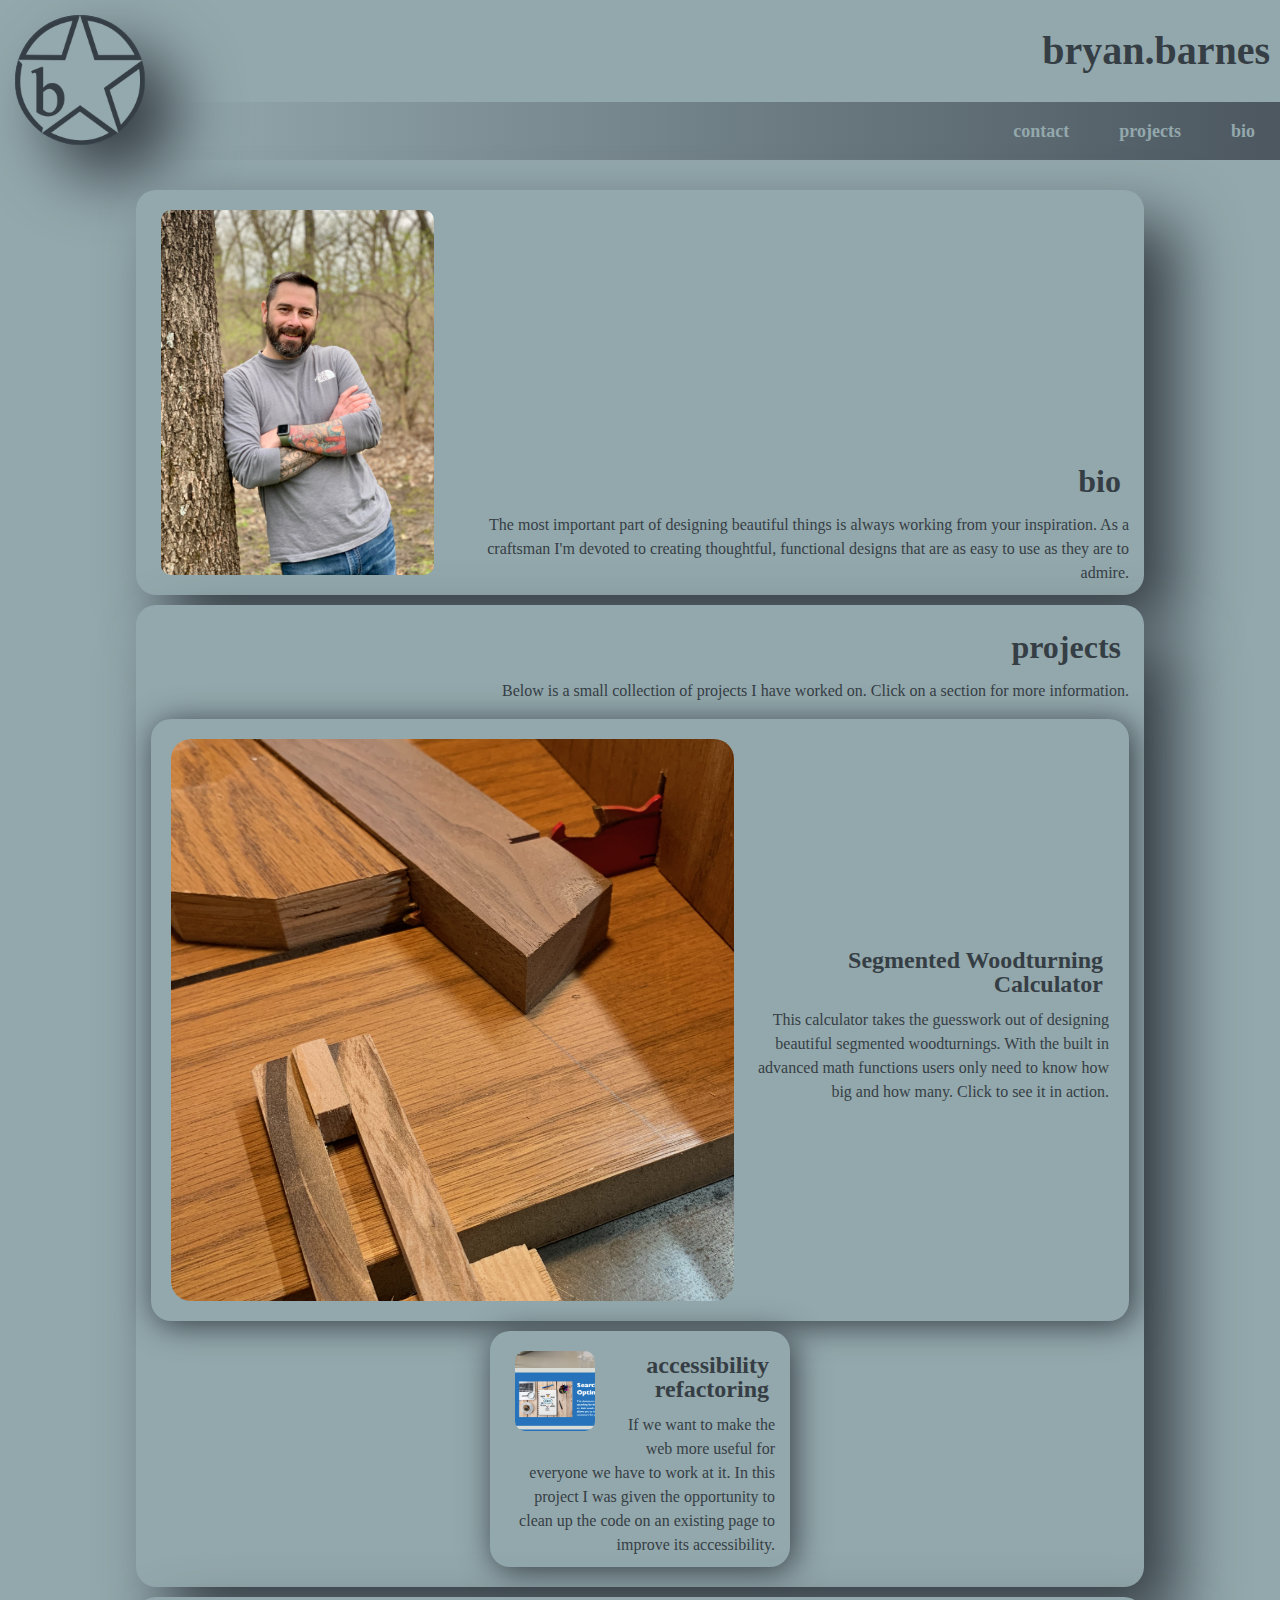
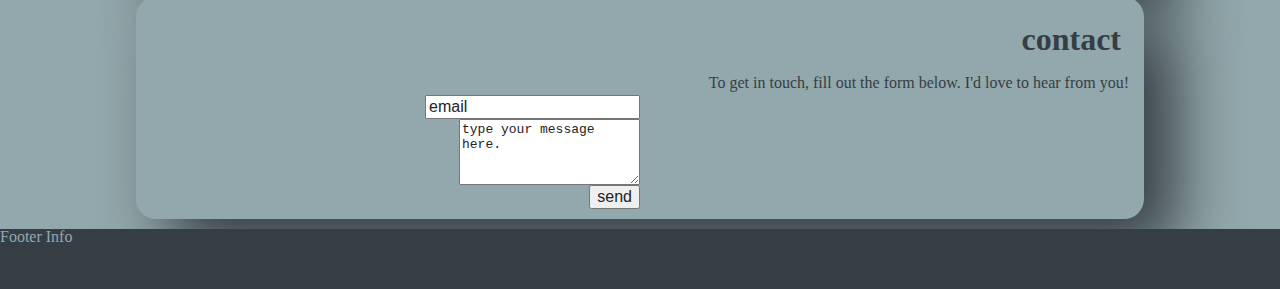
==== dev-index.html @ 8f170989 "Style updates and adding images and links." ====
<!DOCTYPE html>
<html lang="en">
<head>
    <meta charset="UTF-8">
    <meta http-equiv="X-UA-Compatible" content="IE=edge">
    <meta name="viewport" content="width=device-width, initial-scale=1.0">
    <title>Bryan Barnes</title>
    <link rel="stylesheet" href="./assets/css/reset.css">
    <link rel="stylesheet" href="./assets/css/style2.css">
    <link rel="apple-touch-icon" sizes="180x180" href="./favicon/apple-touch-icon.png">
    <link rel="icon" type="image/png" sizes="32x32" href="./favicon/favicon-32x32.png">
    <link rel="icon" type="image/png" sizes="16x16" href="./favicon/favicon-16x16.png">
    <link rel="manifest" href="./favicon/site.webmanifest">
    <link rel="mask-icon" href="./favicon/safari-pinned-tab.svg" color="#5bbad5">
    <meta name="msapplication-TileColor" content="#da532c">
    <meta name="theme-color" content="#ffffff">
</head>
<body>
    <header>
        <figure id="site-logo"><img id="logo" src="./assets/images/brokenstar_logo.png" /></figure>
        <figure id="site-name"><h1>bryan.barnes</h1></figure>
        <nav>
            <ul>
                <li><a href="#bio">bio</a></li>
                <li><a href="#projects">projects</a></li>
                <li><a href="#contact">contact</a></li>
            </ul>
        </nav>
    </header>
    <main>
        <section id="bio">
            <img id="bio-photo" src="./assets/images/bio-photo.jpeg" alt="Man standing by tree." >
            <figure><a name="bio"><h2>bio</h2></a>
            <p>The most important part of designing beautiful things is always working from your inspiration. As a craftsman I'm devoted to creating thoughtful, functional designs that are as easy to use as they are to admire.</p></figure>
        </section>
        <section id="projects">
            <article id="proj-head">
                <a name="projects"><h2>projects</h2></a>
                <p>Below is a small collection of projects I have worked on. Click on a section for more information.</p><br>
            </article>
            <a class="proj-link" href="https://bryan-barnes12.github.io/segment-stop-calculator/segment_stop_length.html" target="_blank">
                <article id="hero">
                <figure id="hero-image">
                    <image class="proj-hero" src="./assets/images/tablesaw.png" alt="segmented woodturning" />
                </figure>
                <aside id="hero-text">
                    <h4>Segmented Woodturning Calculator</h4>
                    <p>This calculator takes the guesswork out of designing beautiful segmented woodturnings. With the built in advanced math functions users only need to know how big and how many. Click to see it in action.</p>
                </aside>
            </article>
            </a>
            <article class="proj-block">
                <aside id="proj-text">
                    <figure id="proj-front"><image class="proj-image" src="./assets/images/accessibility-site.png" alt="segmented woodturning" /></figure>
                    <figure id="proj-back"><h4>accessibility refactoring</h4><p>If we want to make the web more useful for everyone we have to work at it. In this project I was given the opportunity to clean up the code on an existing page to improve its accessibility.</p></figure>
                    </a>
            </aside>
            </article>
        </section>
        <section id="contact">
            <a name="contact"><h2>contact</h2></a>
            <p>To get in touch, fill out the form below. I'd love to hear from you!</p>
            <form>
                <input id="email" name="email" type="email" value="email">
                <textarea id="message" name="message" rows="4">type your message here.</textarea>
                <button id="submit" type="submit">send</button>
            </form>
        </section>
    </main>
    <footer>
        <a>Footer Info</a>
    </footer>
</body>
</html>
---- assets/css/style2.css ----
:root {
    --dark: #66635b;
    --mid: #a59e8c;
    --light: #d7ceb2;
    --dark-accent: #363e45;
    --light-accent: #93a8ac;
}

* {
    box-sizing: border-box;
}

body {
    display: grid;
    grid-template-rows: 160px auto 60px;
    background-color: var(--light-accent);
    font-family: 'Times New Roman', Times, serif;
    height: 100%;
}

header {
    display: grid;
    grid-template-columns: 160px auto;
    grid-template-rows: 2fr 1fr;
    background-color: var(--light-accent);
    height: 100%;
    width: 100%;
}

#site-logo {
    grid-column: 1 / 2;
    grid-row: 1 / 3;
    justify-self: center;
    align-self: center;
    border-radius: 165px;
    background-color: var(--dark-accent);
    box-shadow: 2em 2em 4em var(--dark-accent);
}

#site-name {
    grid-column: 2 / 3;
    grid-row: 1 / 2;
    justify-self: end;
    align-self: center;
    border-top-left-radius: 2em;
    }

nav {
    grid-column: 2 / 3;
    grid-row: 2 / 3;
    width: 100%;
    height: 100%;
    background-image: linear-gradient(to right, rgba(76, 87, 96, 0), rgba(76, 87, 96, 1));
    text-align: end;
}

nav ul {
    list-style-type: none;
    margin: 0;
    padding: 0;
}

nav li {
    float: right;
    padding: 10px;
}

nav li a {
    display: block;
    text-decoration: none;
    font-size: large;
    font-weight: bold;
    color: var(--light-accent);
    text-align: center;
    padding: 10px 15px;
}

nav li a:hover:not(.active) {
    background-color: var(--light-accent);
    color: var(--dark-accent);
}

#logo {
height: 130px;
width: 130px;
}

/* Styling for the main content area of the site. */
main {
    display: grid;
    grid-row: 2 / 3;
    grid-template-columns: 10% auto 10%;
    grid-template-rows: auto auto auto;
    margin-top: 10px;
    padding: 10px;
}

main section {
    grid-column: 2 / 3;
    background-color: var(--light-accent);
    margin-top: 10px;
    padding: 10px 15px;
    border-radius: 20px;
    box-shadow: 2em 2em 4em var(--dark-accent);
    text-align: right;
    align-items: flex-end;
}

.proj-link {
    color: inherit;
    text-decoration: none;
}

#bio {
    grid-row: 1 / 2;
    display: flex;
    flex-direction: row;
}

#bio-photo {
    width: 30%;
    border-radius: 20px;
    float: left;
    padding: 10px;
}

#projects {
    grid-row: 2 / 3;
    display: flex;
    flex-wrap: wrap;
    justify-content: center;
    flex-direction: row;
}

#contact {
    grid-row: 3 / 4;
}

#proj-head {
    width: 100%;
}

#hero {
    display: grid;
    grid-template-columns: 3fr 2fr;
    align-items: center;
    padding: 20px;
    border-radius: 20px;
    box-shadow: .25em .25em 2em var(--dark-accent);
}

#hero:hover {
    box-shadow: 1em 1em 4em var(--dark-accent);
    border: none;
}

.proj-hero {
    width: 100%;
    border-radius: 20px;
}

.proj-block {
    display: flex;
    flex-direction: row;
    grid-column: 2 / 3;
    grid-row-end: 2 / 3;
    width: 300px;
    background-color: var(--light-accent);
    padding: 10px 15px;
    margin: 10px;
    text-align: right;
    border-radius: 20px;
    box-shadow: .25em .25em 2em var(--dark-accent);
}

.proj-block:hover {
    box-shadow: 1em 1em 4em var(--dark-accent);
    border: none;
}

.proj-image {
    height: 100px;
    width: 100px;
    border-radius: 20px;
    float: left;
    padding: 10px;
}

form {
    display: flex;
    flex-direction: column;
    align-items: flex-end;
    width: 50%;
}

footer {
    grid-row: 3 / 4;
    background-color: var(--dark-accent);
    color: var(--light-accent);
    width: 100%;
}

/* Element Attributes */

h1, h2, h3, h4, h5, h6 {
    font-weight: bold;
    color: var(--dark-accent);
    margin: .5em .25em;
}

h1 {
    font-size: 2.5em;
    font-weight: bold;
}

h2 {
    font-size: 2em;
}

h3 {
    font-size: 1.75em;
}

h4 {
    font-size: 1.5em;
}

h5 {
    font-size: 1.25em;
}

p {
    color: var(--dark-accent);
    line-height: 1.5em;
}

/* MOBILE RESPONSIVE STYLING */
@media only screen and (max-width: 800px) {
    body {
        display: grid;
        grid-template-rows: 750px auto 60px;
        background-color: var(--dark);
        font-family: 'Times New Roman', Times, serif;
        height: 100%;
    }
    
    /*styling for mobile responsive header*/
    header {
        display: grid;
        grid-template-columns: 1fr auto 1fr;
        grid-template-rows: 2fr auto 2fr 1fr;
        background-color: var(--light-accent);
        background-image: url("../images/dovetails.jpeg");
        background-position: -140px 0px ;
        left: -100px;
        height: 100%;
        width: 100%;
    }
    
    nav {
        grid-column: 1 / 4;
        grid-row: 4 / 5;
        background-color: var(--dark-accent);
        color: var(--light-accent);
        width: 100%;
        height: 100%;
    }
    
    nav ul {
        margin: 0;
        padding: 0;
        width: 100%;
    }
    
    nav li {
        float: none;
    }
    
    nav li a {
        padding: 4px;
        text-align: center;
    }
    
    nav li a:hover:not(.active) {
        background-color: var(--light-accent);
        color: var(--dark-accent);
    }
    #site-logo {
        grid-column: 2 / 3;
        grid-row: 2 / 3;
        justify-self: center;
        align-self: center;
        border-radius: 165px;
        background-color: var(--dark-accent);
        box-shadow: 2em 2em 4em var(--dark-accent);
        animation: fadein 1.5s;
    }
    
    @keyframes movein {
        0%   {left: 200%;}
        100%  {left: 0%;}
    }        

    #site-name {
        grid-column: 1 / 4;
        grid-row: 3 / 4;
        justify-self: end;
        align-self: end;
        border-top-left-radius: 2em;
        }
    
    #logo {
        height: 320px;
        width: 320px;
    }
    /* styling for mobile responsive main section */
    main {
        display: flex;
        grid-row: 2 / 3;
        /* grid-template-columns: 10% auto 10%;
        grid-template-rows: 300px auto; */
        flex-direction: column;
        margin-top: 10px;
        padding: 10px;
    }

    #bio {
        flex-direction: column;
    }
    
        #bio-photo {
        width: 50%;
        border-radius: 20px;
        padding: 10px;
    }
    
        #hero {
        display: flex;
        flex-direction: column;
    }

    #hero-text {
        order: 1
    }
    
    #hero-image {
        order: 2
    }
    
    .proj-hero {
        height: 100%;
        width: 100%;
        border-radius: 20px;
    }
    
    .proj-block {
        display: flex;
        position: relative;
        flex-direction: column;
        grid-column: 2 / 3;
        grid-row-end: 2 / 3;
        background-color: var(--light-accent);
        padding: 10px 15px;
        margin-top: 10px;
        text-align: right;
        border: none;
        border-radius: 20px;
    }

    @keyframes fadein {
        0%   {opacity: 0;}
        100%  {opacity: 1;}
    }

    @keyframes fadeout {
        0%   {opacity: 1;}
        100%  {opacity: 0;}
    }

    .proj-image {
        height: 100%;
        width: 100%;
        border-radius: 20px;
    }
    
    figcaption {
        width: 100%;
        background-color: var(--dark-accent);
        color: var(--light-accent);
    }

    footer {
        grid-column: 1 / 4;
        grid-row: 3 / 4;
        background-color: var(--dark-accent);
        color: var(--light-accent);
        width: 100%;
    }
}
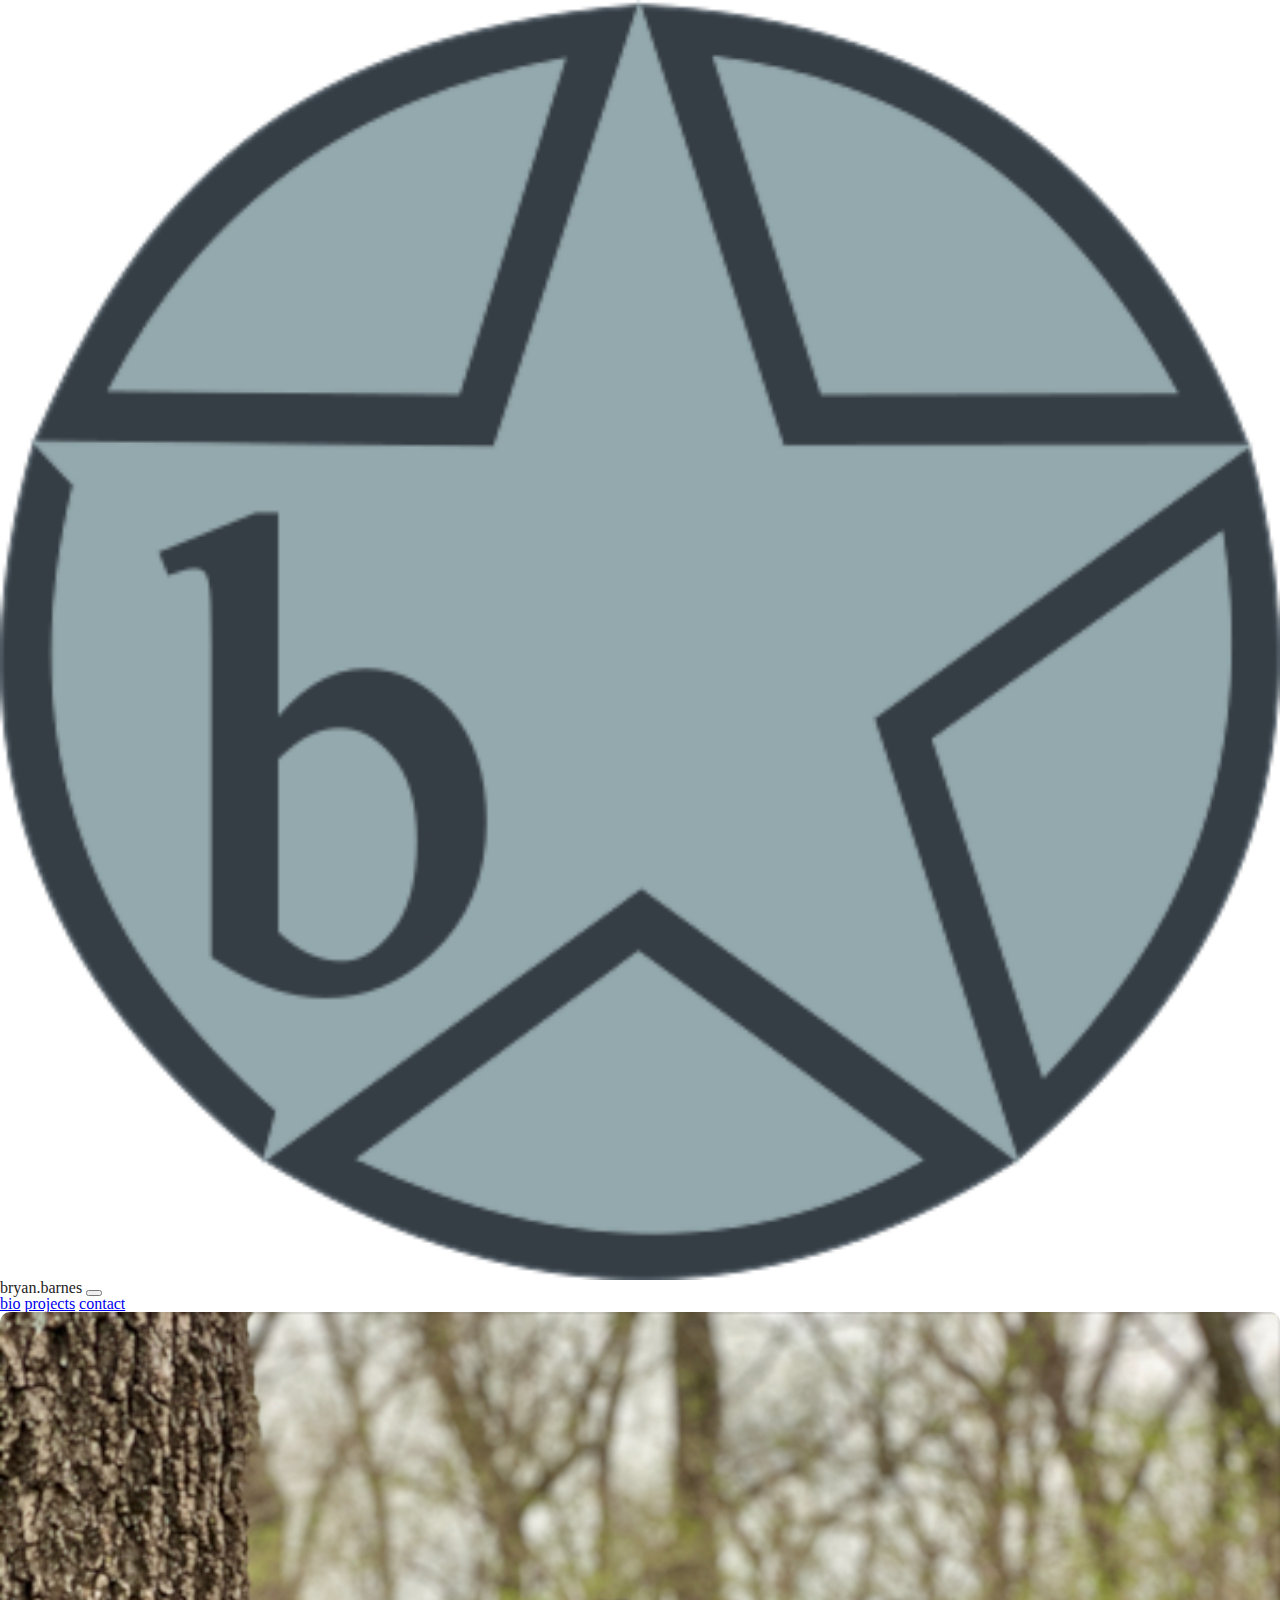
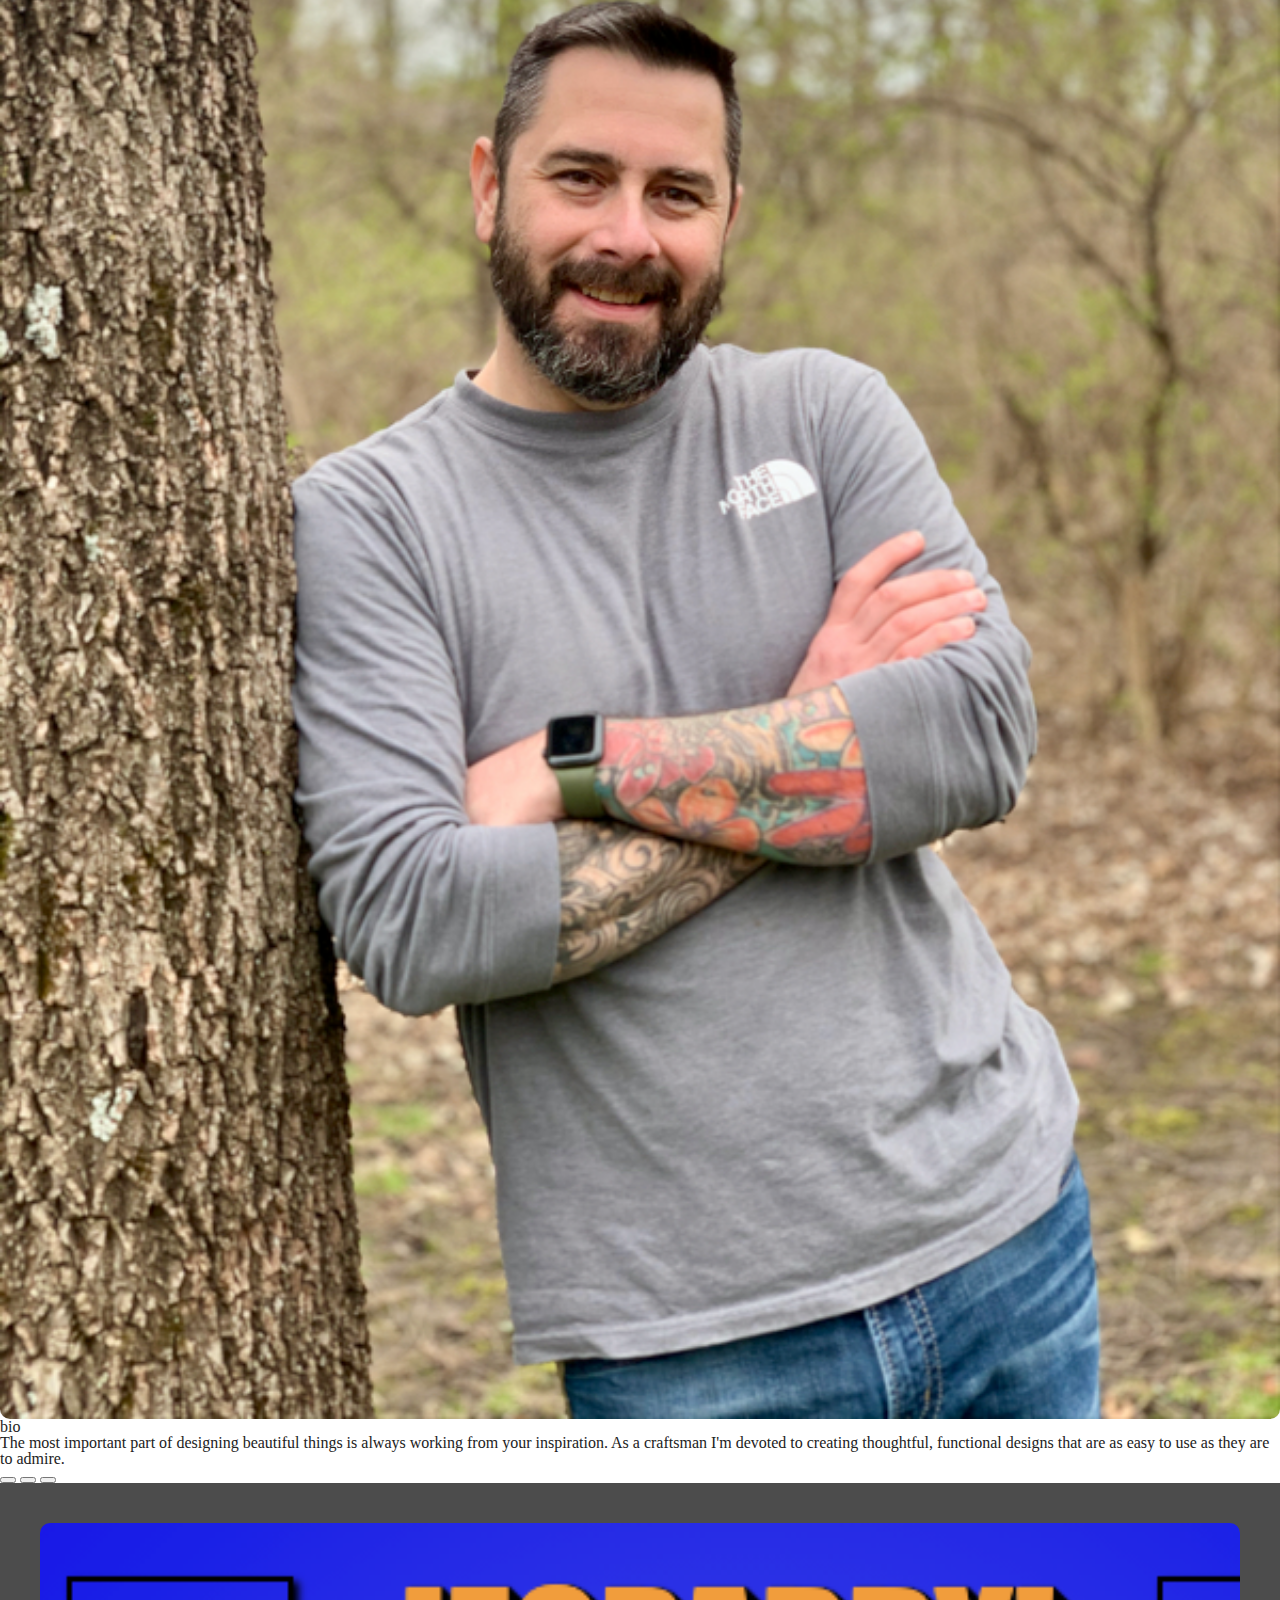
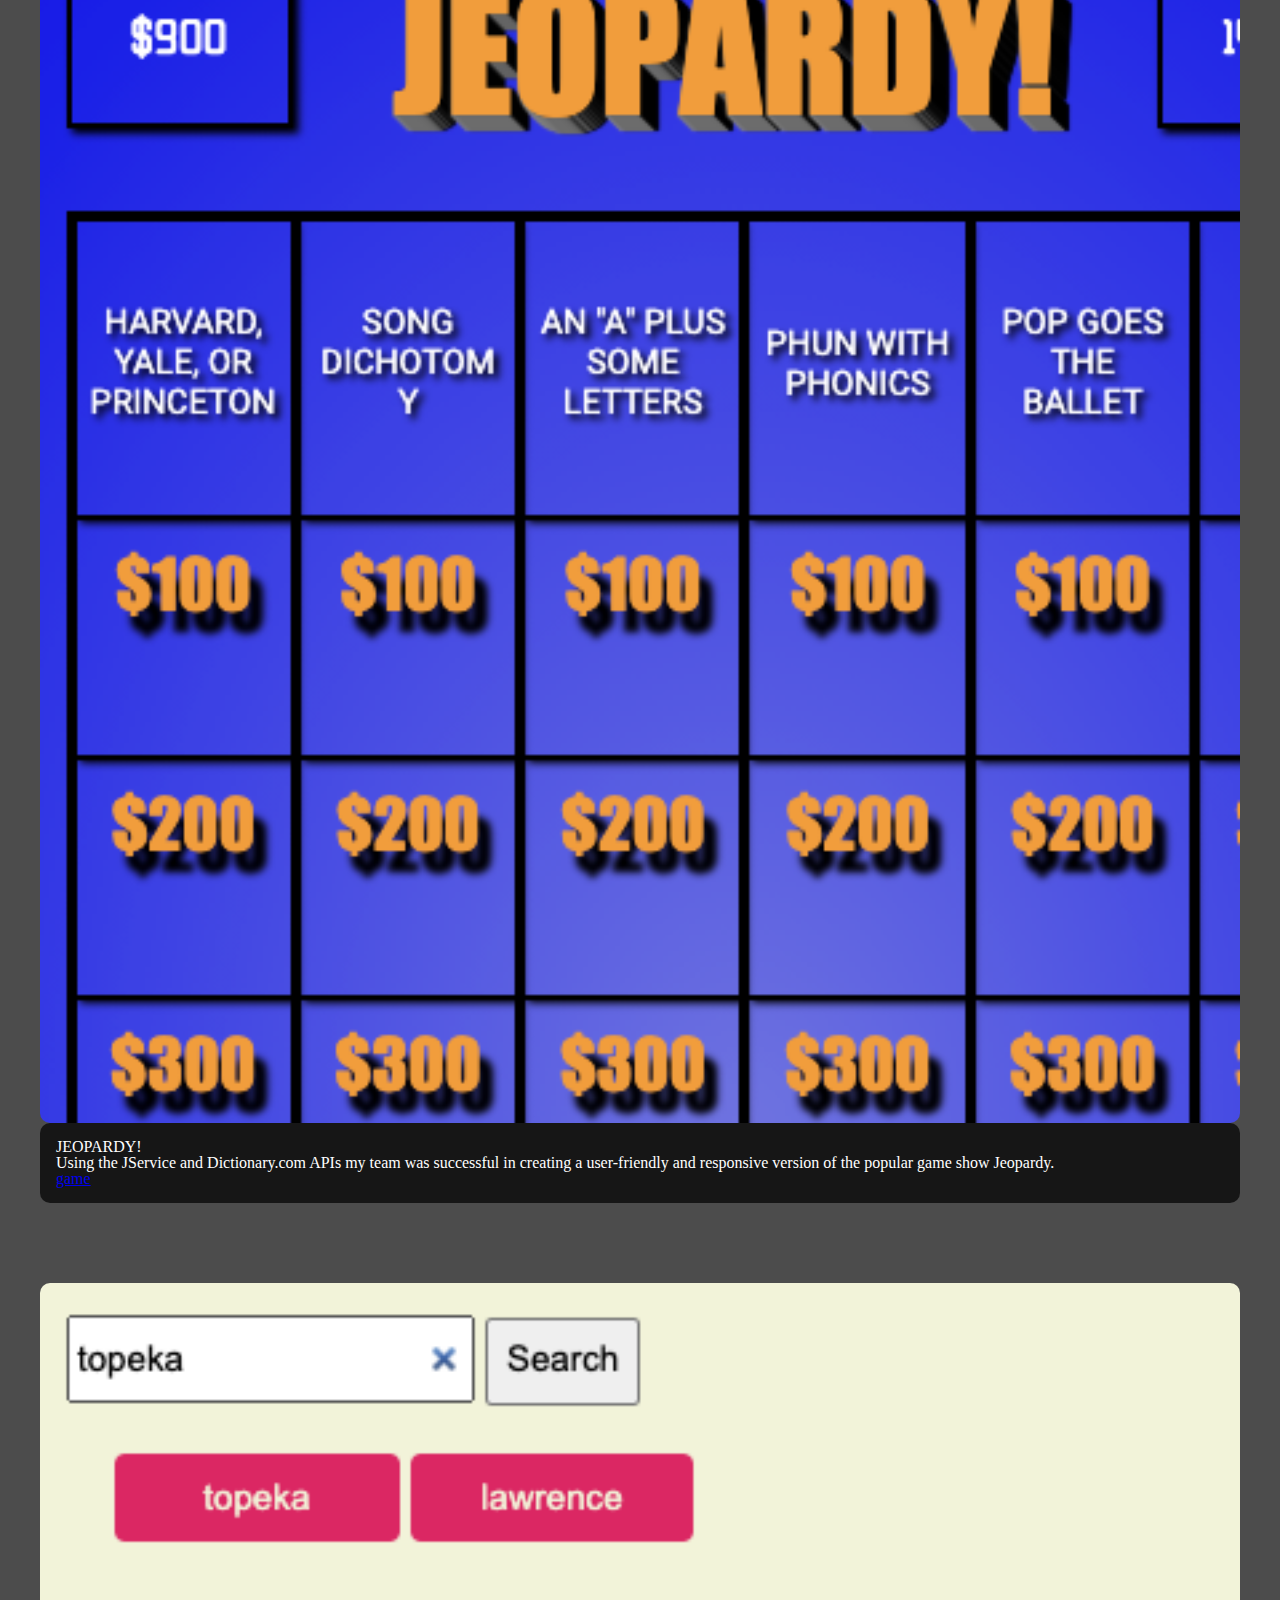
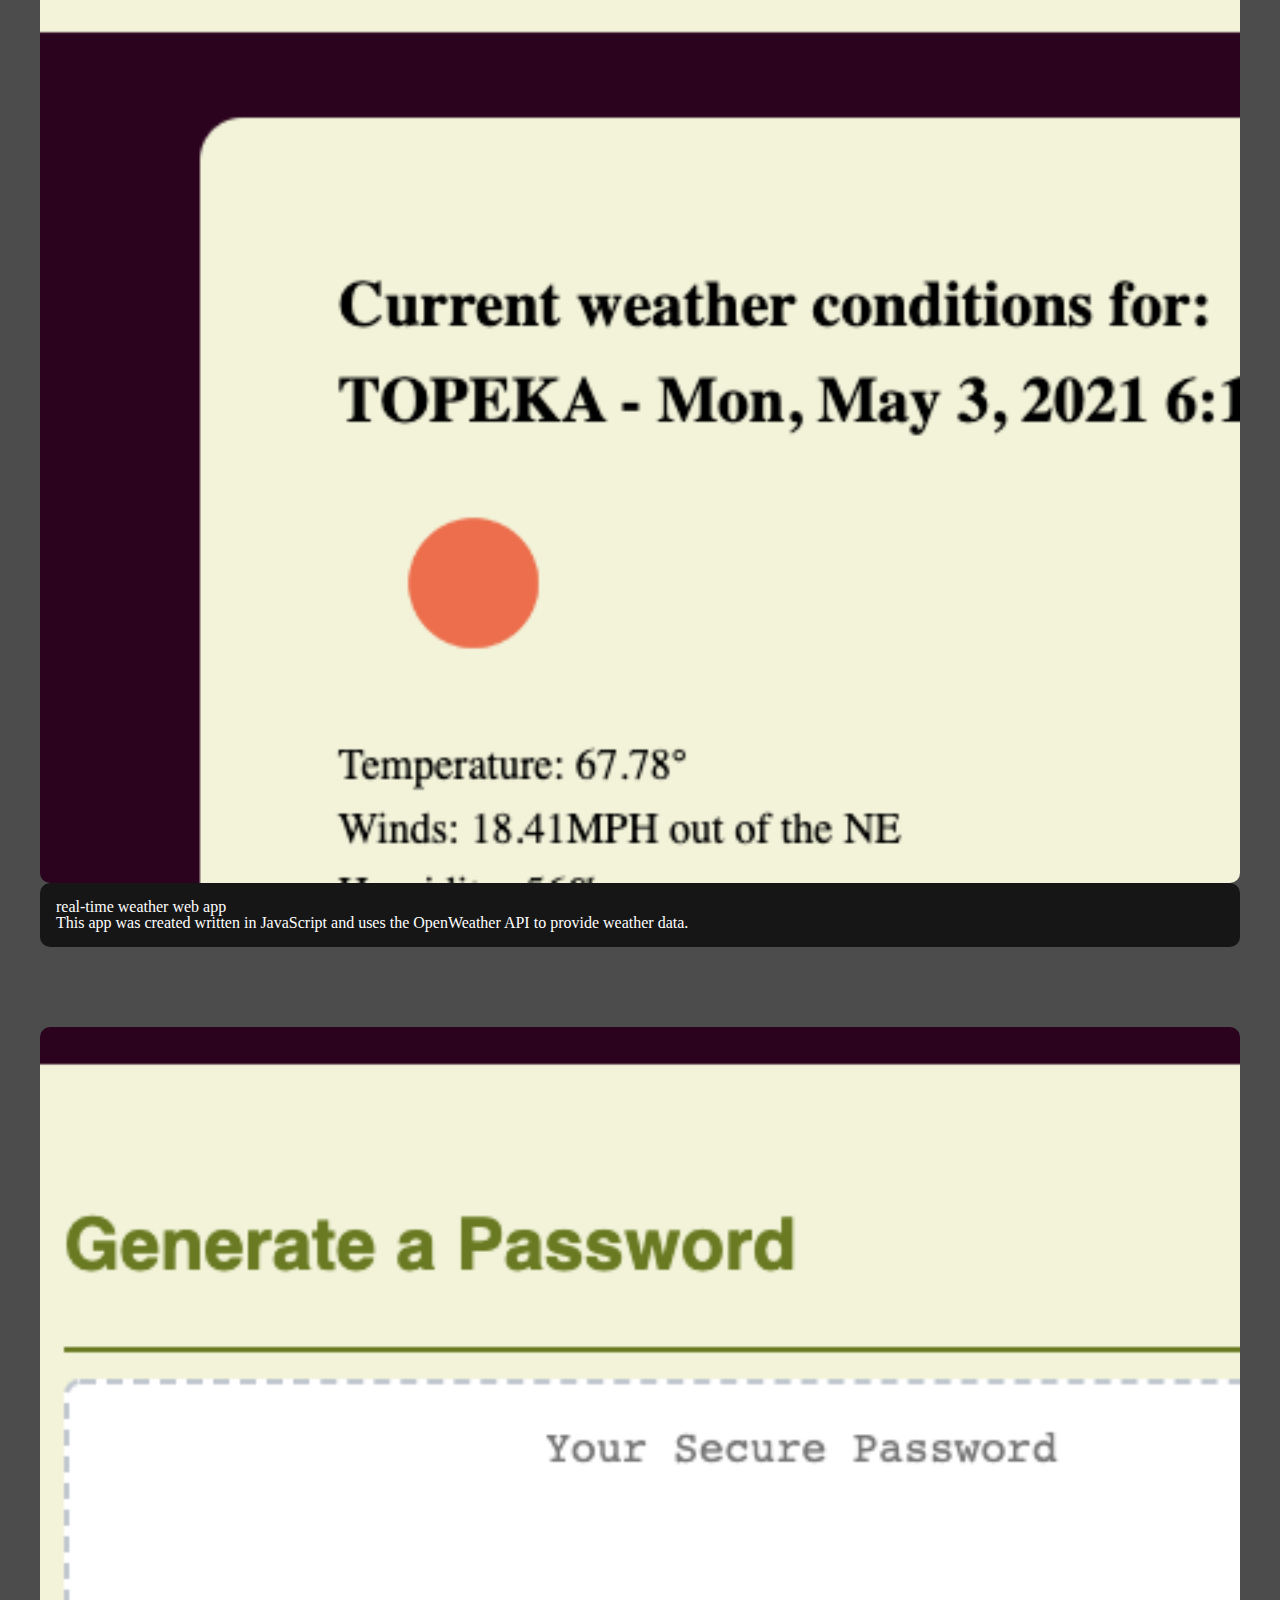
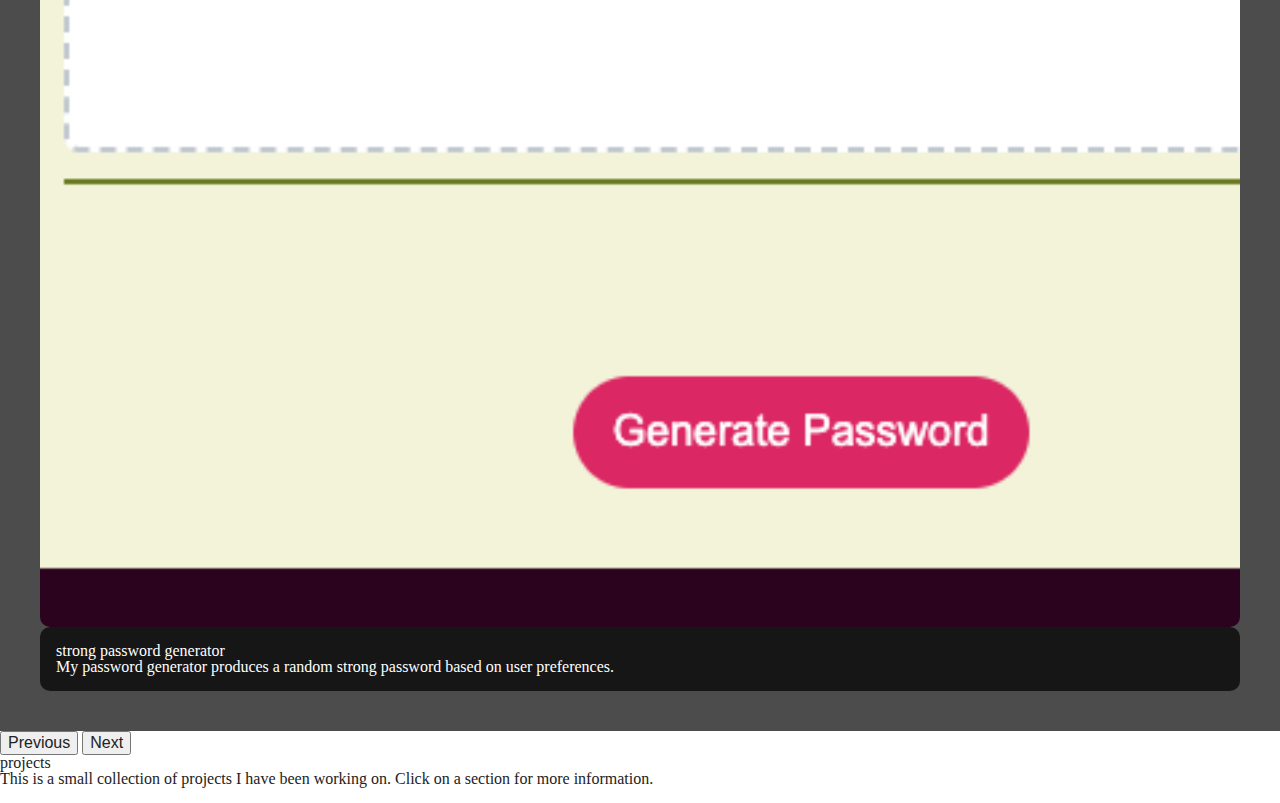
==== commit 0030cce3: "Adding new index with reset styling." ====
--- a/dev-index.html
+++ b/dev-index.html
@@ -6,70 +6,96 @@
     <meta name="viewport" content="width=device-width, initial-scale=1.0">
     <title>Bryan Barnes</title>
     <link rel="stylesheet" href="./assets/css/reset.css">
-    <link rel="stylesheet" href="./assets/css/style2.css">
-    <link rel="apple-touch-icon" sizes="180x180" href="./favicon/apple-touch-icon.png">
-    <link rel="icon" type="image/png" sizes="32x32" href="./favicon/favicon-32x32.png">
+    <link href="https://cdn.jsdelivr.net/npm/bootstrap@5.0.0-beta3/dist/css/bootstrap.min.css" rel="stylesheet" integrity="sha384-eOJMYsd53ii+scO/bJGFsiCZc+5NDVN2yr8+0RDqr0Ql0h+rP48ckxlpbzKgwra6" crossorigin="anonymous">
+    <link rel="stylesheet" href="./assets/css/style.css">
     <link rel="icon" type="image/png" sizes="16x16" href="./favicon/favicon-16x16.png">
-    <link rel="manifest" href="./favicon/site.webmanifest">
-    <link rel="mask-icon" href="./favicon/safari-pinned-tab.svg" color="#5bbad5">
-    <meta name="msapplication-TileColor" content="#da532c">
-    <meta name="theme-color" content="#ffffff">
 </head>
 <body>
-    <header>
-        <figure id="site-logo"><img id="logo" src="./assets/images/brokenstar_logo.png" /></figure>
-        <figure id="site-name"><h1>bryan.barnes</h1></figure>
-        <nav>
-            <ul>
-                <li><a href="#bio">bio</a></li>
-                <li><a href="#projects">projects</a></li>
-                <li><a href="#contact">contact</a></li>
-            </ul>
-        </nav>
+    <header class="container">
+        <section class="row">
+            <figure id="site-logo" class="column col-sm-2"><img id="logo" src="./assets/images/brokenstar_logo.png" /></figure>
+        </section>
+        <nav class="navbar navbar-expand-sm navbar-light bg-light row">
+            <div class="container-fluid">
+              <a class="navbar-brand">bryan.barnes</a>
+              <button class="navbar-toggler" type="button" data-bs-toggle="collapse" data-bs-target="#navbarNavAltMarkup" aria-controls="navbarNavAltMarkup" aria-expanded="false" aria-label="Toggle navigation">
+                <span class="navbar-toggler-icon"></span>
+              </button>
+              <div class="collapse navbar-collapse" id="navbarNavAltMarkup">
+                <div class="navbar-nav">
+                  <a class="nav-link active" aria-current="page" href="#bio">bio</a>
+                  <a class="nav-link" href="#projects">projects</a>
+                  <a class="nav-link" href="#contact">contact</a>
+                </div>
+              </div>
+            </div>
+          </nav>
     </header>
-    <main>
-        <section id="bio">
-            <img id="bio-photo" src="./assets/images/bio-photo.jpeg" alt="Man standing by tree." >
-            <figure><a name="bio"><h2>bio</h2></a>
-            <p>The most important part of designing beautiful things is always working from your inspiration. As a craftsman I'm devoted to creating thoughtful, functional designs that are as easy to use as they are to admire.</p></figure>
+    <main class="container">
+        <!-- BIO SECTION -->
+        <section id="bio" class="row">
+            <figure id="bio-image" class="column col-sm-7">
+                <img id="bio-photo" src="./assets/images/bio-photo.jpeg" alt="Man standing by tree." >
+            </figure>
+            <figure id="bio-info" class="column col-sm-5">
+                <a name="bio"><h2>bio</h2></a>
+                <p>The most important part of designing beautiful things is always working from your inspiration. As a craftsman I'm devoted to creating thoughtful, functional designs that are as easy to use as they are to admire.</p>
+            </figure>
         </section>
-        <section id="projects">
-            <article id="proj-head">
-                <a name="projects"><h2>projects</h2></a>
-                <p>Below is a small collection of projects I have worked on. Click on a section for more information.</p><br>
-            </article>
-            <a class="proj-link" href="https://bryan-barnes12.github.io/segment-stop-calculator/segment_stop_length.html" target="_blank">
-                <article id="hero">
-                <figure id="hero-image">
-                    <image class="proj-hero" src="./assets/images/tablesaw.png" alt="segmented woodturning" />
-                </figure>
-                <aside id="hero-text">
-                    <h4>Segmented Woodturning Calculator</h4>
-                    <p>This calculator takes the guesswork out of designing beautiful segmented woodturnings. With the built in advanced math functions users only need to know how big and how many. Click to see it in action.</p>
-                </aside>
-            </article>
-            </a>
-            <article class="proj-block">
-                <aside id="proj-text">
-                    <figure id="proj-front"><image class="proj-image" src="./assets/images/accessibility-site.png" alt="segmented woodturning" /></figure>
-                    <figure id="proj-back"><h4>accessibility refactoring</h4><p>If we want to make the web more useful for everyone we have to work at it. In this project I was given the opportunity to clean up the code on an existing page to improve its accessibility.</p></figure>
-                    </a>
-            </aside>
-            </article>
-        </section>
-        <section id="contact">
-            <a name="contact"><h2>contact</h2></a>
-            <p>To get in touch, fill out the form below. I'd love to hear from you!</p>
-            <form>
-                <input id="email" name="email" type="email" value="email">
-                <textarea id="message" name="message" rows="4">type your message here.</textarea>
-                <button id="submit" type="submit">send</button>
-            </form>
+        <!-- PROJECTS SECTION -->
+        <section id="projects" class="row">
+            <div id="carousel" class="carousel slide col-sm-7 col-lg-6" data-bs-ride="carousel">
+              <div class="carousel-indicators">
+                <button type="button" data-bs-target="#carouselExampleCaptions" data-bs-slide-to="0" class="active" aria-current="true" aria-label="Slide 1"></button>
+                <button type="button" data-bs-target="#carouselExampleCaptions" data-bs-slide-to="1" aria-label="Slide 2"></button>
+                <button type="button" data-bs-target="#carouselExampleCaptions" data-bs-slide-to="2" aria-label="Slide 3"></button>
+              </div>
+              <div class="carousel-inner">
+                <div class="carousel-item active">
+                  <img src="./assets/images/jeopardy_game.png" class="d-block w-100" alt="...">
+                  <div class="carousel-caption d-md-block">
+                    <h5>JEOPARDY!</h5>
+                    <p>Using the JService and Dictionary.com APIs my team was successful in creating a user-friendly and responsive version of the popular game show Jeopardy.</p>
+                    <ul>
+                      <li><a href="https://bryan-barnes12.github.io/jeopardy-game/">game</a></li>
+                    </ul>
+                  </div>
+                </div>
+                <div class="carousel-item">
+                  <img src="./assets/images/realtime_weather.png" class="d-block w-100" alt="...">
+                  <div class="carousel-caption d-md-block">
+                    <h5>real-time weather web app</h5>
+                    <p>This app was created written in JavaScript and uses the OpenWeather API to provide weather data.</p>
+                  </div>
+                </div>
+                <div class="carousel-item">
+                  <img src="./assets/images/password_generator.png" class="d-block w-100" alt="...">
+                  <div class="carousel-caption d-md-block">
+                    <h5>strong password generator</h5>
+                    <p>My password generator produces a random strong password based on user preferences.</p>
+                  </div>
+                </div>
+              </div>
+              <button class="carousel-control-prev" type="button" data-bs-target="#carouselExampleCaptions" data-bs-slide="prev">
+                <span class="carousel-control-prev-icon" aria-hidden="true"></span>
+                <span class="visually-hidden">Previous</span>
+              </button>
+              <button class="carousel-control-next" type="button" data-bs-target="#carouselExampleCaptions" data-bs-slide="next">
+                <span class="carousel-control-next-icon" aria-hidden="true"></span>
+                <span class="visually-hidden">Next</span>
+              </button>
+            </div>
+            <article id="proj-head" class="column col-sm-5">
+              <a name="projects"><h2>projects</h2></a>
+              <p>This is a small collection of projects I have been working on. Click on a section for more information.</p><br>
+          </article>
         </section>
     </main>
-    <footer>
-        <a>Footer Info</a>
-    </footer>
+
+
+<script src="https://cdn.jsdelivr.net/npm/bootstrap@5.0.0-beta3/dist/js/bootstrap.bundle.min.js" integrity="sha384-JEW9xMcG8R+pH31jmWH6WWP0WintQrMb4s7ZOdauHnUtxwoG2vI5DkLtS3qm9Ekf" crossorigin="anonymous"></script>
+<script src="https://ajax.googleapis.com/ajax/libs/jquery/3.5.1/jquery.min.js"></script>
+<script src="./assets/js/script.js"></script>
 </body>
 </html>
 
--- a/assets/css/style.css
+++ b/assets/css/style.css
@@ -0,0 +1,34 @@
+:root {
+    --dark: #66635b;
+    --mid: #a59e8c;
+    --light: #d7ceb2;
+    --dark-accent: #363e45;
+    --light-accent: #93a8ac;
+}
+
+img {
+    width: 100%;
+    object-fit: contain;
+    border-radius: 10px;
+}
+
+/* section, main, figure, article, div {
+    border: 1px solid black;
+    justify-items: center;
+} */
+
+.carousel-inner {
+    border-radius: 10px;
+}
+
+.carousel-caption {
+    background-color: rgba(0,0,0, 0.7);
+    color: white;
+    padding: 1em;
+    border-radius: 10px;
+}
+
+.carousel-item {
+    padding: 2.5em;
+    background-color: rgba(0,0,0, 0.7);
+}
